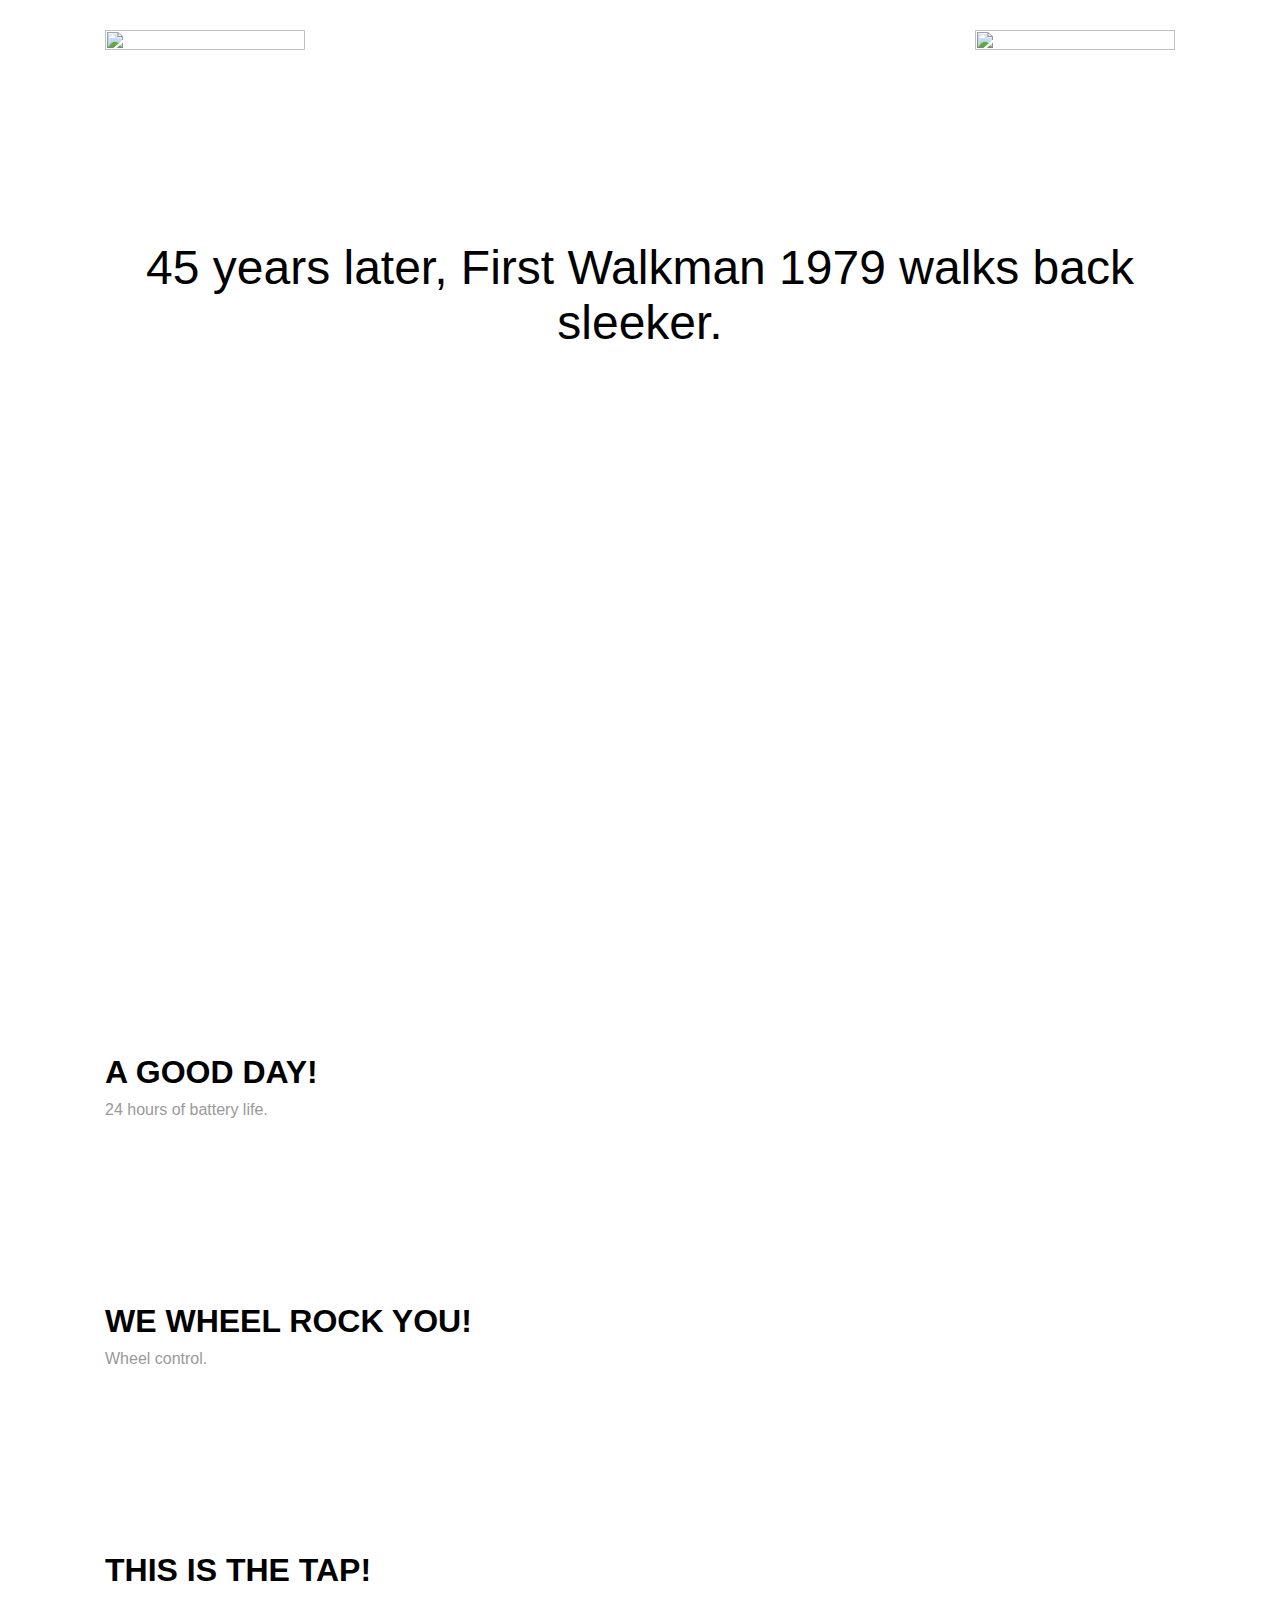
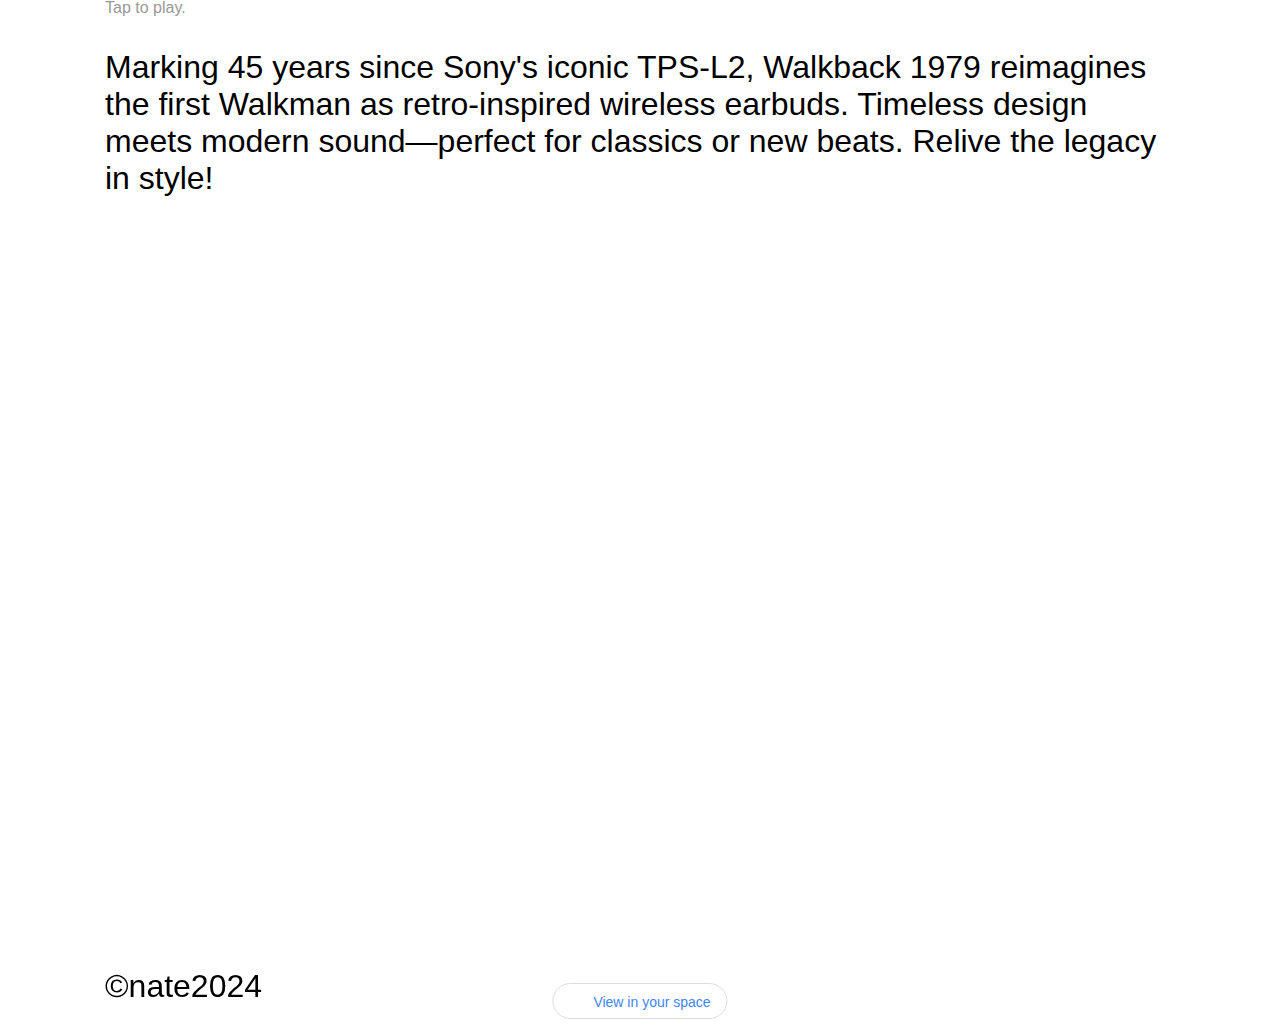
==== index.html @ dc0794bd "Merge pull request #4 from nnmhd/dev.nm.model" ====
<!DOCTYPE html>
<html lang="en">
  <head>
    <meta charset="UTF-8" />
    <meta name="viewport" content="width=device-width, initial-scale=1.0" />
    <link href="css/main.css" rel="stylesheet" />
    <script src="https://cdnjs.cloudflare.com/ajax/libs/gsap/3.6.1/gsap.min.js"></script>
    <title>SONY WalkBack 1979</title>
  </head>
  <body>
    <h1 class="hidden">SONY WalkBack 1979 Site is here</h1>
    <section id="site" class="grid-con">
      <div id="brandLogo" class="col-span-full">
        <img src="./images/sony-logo.png" alt="" />
        <img src="./images/walkman-1979-logo.png" alt="" />
      </div>
      <div id="copy" class="col-span-full">©nate2024</div>
      <article id="text" class="col-span-full">
        <h2>45 years later, First Walkman 1979 walks back sleeker.</h2>
      </article>
      <div id="model-box" class="col-span-full">
        <model-viewer
          id="model"
          src="model/earbud-web.gltf"
          ar
          ar-modes="webxr scene-viewer quick-look"
          camera-controls
          tone-mapping="neutral"
          poster=""
          shadow-intensity="0">
          <!-- H1 -->
          <button
            class="Hotspot"
            slot="hotspot-1"
            data-position="0.36111772536858755m 11.182242955788603m 2.052378836894199m"
            data-normal="-0.6928201536009984m -0.08902258668611979m 0.7155943081271687m"
            data-visibility-attribute="visible">
            <div id="hotspot-1" class="hotspot-detail"></div>
          </button>
          <!-- H2 -->
          <button
            class="Hotspot"
            slot="hotspot-2"
            data-position="1.9678896490933973m 5.531976255475318m -3.904167266164881m"
            data-normal="-0.8896307633621282m 0.02036428027503139m 0.4562262607178562m"
            data-visibility-attribute="visible">
            <div id="hotspot-2" class="hotspot-detail"></div>
          </button>
          <!-- H3 -->
          <button
            class="Hotspot"
            slot="hotspot-3"
            data-position="0.19194346901300863m 7.415176063878083m 1.083612814779451m"
            data-normal="-0.6928201536009984m -0.08902258668611979m 0.7155943081271687m"
            data-visibility-attribute="visible">
            <div id="hotspot-3" class="hotspot-detail"></div>
          </button>

          <div class="progress-bar hide" slot="progress-bar">
            <div class="update-bar"></div>
          </div>
          <button slot="ar-button" id="ar-button">View in your space</button>

          <div class="progress-bar hide" slot="progress-bar">
            <div class="update-bar"></div>
          </div>
          <div id="ar-prompt">
            <img src="model/ar_hand_prompt.png" />
          </div>
        </model-viewer>
      </div>
      <div id="features" class="col-span-full">
        <div id="feature-1" class="feature-box">
          <video src="./video/battery.mp4" autoplay loop></video>
          <h2>A good day!</h2>
          <p>24 hours of battery life.</p>
        </div>
        <div id="feature-2" class="feature-box">
          <video src="./video/wheeling.mp4" autoplay loop></video>
          <h2>We wheel rock you!</h2>
          <p>Wheel control.</p>
        </div>
        <div id="feature-3" class="feature-box">
          <video src="./video/tapping.mp4" autoplay loop></video>
          <h2>This is the tap!</h2>
          <p>Tap to play.</p>
        </div>

        <div id="story">
          <p>
            Marking 45 years since Sony's iconic TPS-L2, Walkback 1979
            reimagines the first Walkman as retro-inspired wireless earbuds.
            Timeless design meets modern sound—perfect for classics or new
            beats. Relive the legacy in style!
          </p>
        </div>
      </div>

      <div id="video" class="col-span-full">
        <canvas id="explode-view"></canvas>
      </div>

      <script src="https://cdnjs.cloudflare.com/ajax/libs/gsap/3.5.0/gsap.min.js"></script>
      <script src="https://cdnjs.cloudflare.com/ajax/libs/gsap/3.5.0/ScrollTrigger.js"></script>
      <script src="js/main.js"></script>
      <script
        type="module"
        src="https://ajax.googleapis.com/ajax/libs/model-viewer/4.0.0/model-viewer.min.js"></script>
    </section>
  </body>
</html>
---- css/main.css ----
body{font-family:sans-serif}h2{font-size:3rem;font-weight:400}.hidden{display:none}.show{display:block}.grid-con{display:grid;grid-template-columns:repeat(4, minmax(0, 1fr));grid-column-gap:16px;margin:0 16px}.full-width{display:grid;grid-template-columns:repeat(4, minmax(0, 1fr));grid-column-gap:16px}.grid-temp-2{display:grid;grid-template-columns:repeat(2, 1fr);grid-column-gap:16px}.grid-temp-4{display:grid;grid-template-columns:repeat(4, 1fr);grid-column-gap:16px}.col-span-full{grid-column:1/-1}.col-span-1{grid-column:span 1/span 1}.col-span-2{grid-column:span 2/span 2}.col-span-3{grid-column:span 3/span 3}@media screen and (min-width: 768px){.grid-con{display:grid;grid-template-columns:repeat(8, minmax(0, 1fr));grid-column-gap:16px;margin:0 24px}.full-width{display:grid;grid-template-columns:repeat(8, minmax(0, 1fr));grid-column-gap:16px}.col-span-full{grid-column:1/-1}.t-col-span-1{grid-column:span 1/span 1}.t-col-span-2{grid-column:span 2/span 2}.t-col-span-3{grid-column:span 3/span 3}.t-col-span-4{grid-column:span 4/span 4}.t-col-span-5{grid-column:span 5/span 5}.t-col-span-6{grid-column:span 6/span 6}.t-col-span-7{grid-column:span 7/span 7}}@media screen and (min-width: 1024px){.grid-con{display:grid;grid-template-columns:repeat(12, minmax(0, 1fr));grid-column-gap:16px;margin-inline:max(5%,105px)}.full-width{display:grid;grid-template-columns:repeat(12, minmax(0, 1fr));grid-column-gap:16px;padding:0 105px}.col-span-full{grid-column:1/-1}.l-col-span-1{grid-column:span 1/span 1}.l-col-span-2{grid-column:span 2/span 2}.l-col-span-3{grid-column:span 3/span 3}.l-col-span-4{grid-column:span 4/span 4}.l-col-span-5{grid-column:span 5/span 5}.l-col-span-6{grid-column:span 6/span 6}.l-col-span-7{grid-column:span 7/span 7}.l-col-span-8{grid-column:span 8/span 8}.l-col-span-9{grid-column:span 9/span 9}.l-col-span-10{grid-column:span 10/span 10}.l-col-span-11{grid-column:span 11/span 11}}@media screen and (min-width: 1440px){.grid-con{display:grid;grid-template-columns:repeat(12, minmax(0, 1fr));grid-column-gap:16px;max-width:1440px;margin:0 auto}.full-width{display:grid;grid-template-columns:repeat(12, minmax(0, 1fr));grid-column-gap:16px;padding-inline:calc((100% - 1440px)/2)}.col-span-full{grid-column:1/-1}.xl-col-span-1{grid-column:span 1/span 1}.xl-col-span-2{grid-column:span 2/span 2}.xl-col-span-3{grid-column:span 3/span 3}.xl-col-span-4{grid-column:span 4/span 4}.xl-col-span-5{grid-column:span 5/span 5}.xl-col-span-6{grid-column:span 6/span 6}.xl-col-span-7{grid-column:span 7/span 7}.xl-col-span-8{grid-column:span 8/span 8}.xl-col-span-9{grid-column:span 9/span 9}.xl-col-span-10{grid-column:span 10/span 10}.xl-col-span-11{grid-column:span 11/span 11}}model-viewer{width:100%;height:100vh;background-color:#fff}.Hotspot{background:#ffd000;border-radius:32px;border:0;box-shadow:0 2px 4px rgba(0,0,0,.25);box-sizing:border-box;cursor:pointer;height:24px;padding:8px;position:relative;transition:opacity .3s;width:24px;display:none}.Hotspot:hover{visibility:none}.Hotspot:not([data-visible]){background:#fff;opacity:.2;box-shadow:none;height:32px;pointer-events:none;width:32px}.Hotspot:focus{height:32px;outline:none;width:32px}.Hotspot>*{opacity:1;transform:translateY(-50%)}.Hotspot:not([data-visible])>*{opacity:0;pointer-events:none;transform:translateY(calc(-50% + 4px));transition:transform .3s,opacity .3s}.progress-bar{display:block;width:33%;height:10%;max-height:2%;position:absolute;left:50%;top:50%;transform:translate3d(-50%, -50%, 0);border-radius:25px;box-shadow:0px 3px 10px 3px rgba(0,0,0,.5),0px 0px 5px 1px rgba(0,0,0,.6);border:1px solid rgba(255,255,255,.9);background-color:rgba(0,0,0,.5)}.progress-bar.hide{visibility:hidden;transition:visibility .3s}.update-bar{background-color:rgba(255,255,255,.9);width:0%;height:100%;border-radius:25px;float:left;transition:width .3s}#ar-button{background-image:url(ar_icon.png);background-repeat:no-repeat;background-size:20px 20px;background-position:12px 50%;background-color:#fff;position:absolute;left:50%;transform:translateX(-50%);white-space:nowrap;bottom:16px;padding:0px 16px 0px 40px;font-family:Roboto Regular,Helvetica Neue,sans-serif;font-size:14px;color:#4285f4;height:36px;line-height:36px;border-radius:18px;border:1px solid #dadce0}#ar-button:active{background-color:#e8eaed}#ar-button:focus{outline:none}#ar-button:focus-visible{outline:1px solid #4285f4}@keyframes circle{from{transform:translateX(-50%) rotate(0deg) translateX(50px) rotate(0deg)}to{transform:translateX(-50%) rotate(360deg) translateX(50px) rotate(-360deg)}}@keyframes elongate{from{transform:translateX(100px)}to{transform:translateX(-100px)}}model-viewer>#ar-prompt{position:absolute;left:50%;bottom:60px;animation:elongate 2s infinite ease-in-out alternate;display:none}model-viewer[ar-status=session-started]>#ar-prompt{display:block}model-viewer>#ar-prompt>img{animation:circle 4s linear infinite}.hotspot-detail{position:absolute;top:0;left:0;background-color:#fff;border-radius:8px;border:2px solid #000 inset;width:300px;height:400px;padding:1rem;visibility:hidden;z-index:99999;box-shadow:0px 4px 8px rgba(0,0,0,.2)}.hotspot-detail h2{font-size:2rem}.hotspot-detail p{font-size:1.25rem}.hotspot-detail video{width:100%;border-top-right-radius:6px;border-top-left-radius:6px}@media screen and (max-width: 440px){.hotspot-detail{width:180px;height:auto;left:0}}#video{margin-top:200px}#explode-view{width:100%}body{margin:0 auto}#site{position:relative}.hidden{display:none}#brandLogo{position:absolute;top:0;z-index:99;width:100%;margin-top:30px;display:flex;align-items:center;justify-content:space-between}#brandLogo img{width:200px;height:100%}#copy{position:absolute;font-family:sans-serif;font-size:2rem;margin-bottom:30px;z-index:2;bottom:0}#model-box{width:100%;height:500px;overflow:hidden;margin:0 auto;margin-top:-200px;-o-object-position:center;object-position:center;-o-object-fit:cover;object-fit:cover}#model-box model-viewer{margin-top:-250px}.feature-box{height:auto;width:100%;margin:0 auto;margin-bottom:20px}.feature-box video{width:100%;height:150px;-o-object-fit:cover;object-fit:cover;-o-object-position:top;object-position:top;border-radius:30px}.feature-box h2{font-size:2rem;font-weight:600;text-transform:uppercase;margin:10px 0}.feature-box p{font-size:1rem;font-weight:100;color:#999;margin:0}#text{text-align:center;margin:200px 0}#story{font-size:2rem;font-weight:100}@media screen and (max-width: 570px){#brandLogo{flex-direction:column;gap:30px}}/*# sourceMappingURL=main.css.map */
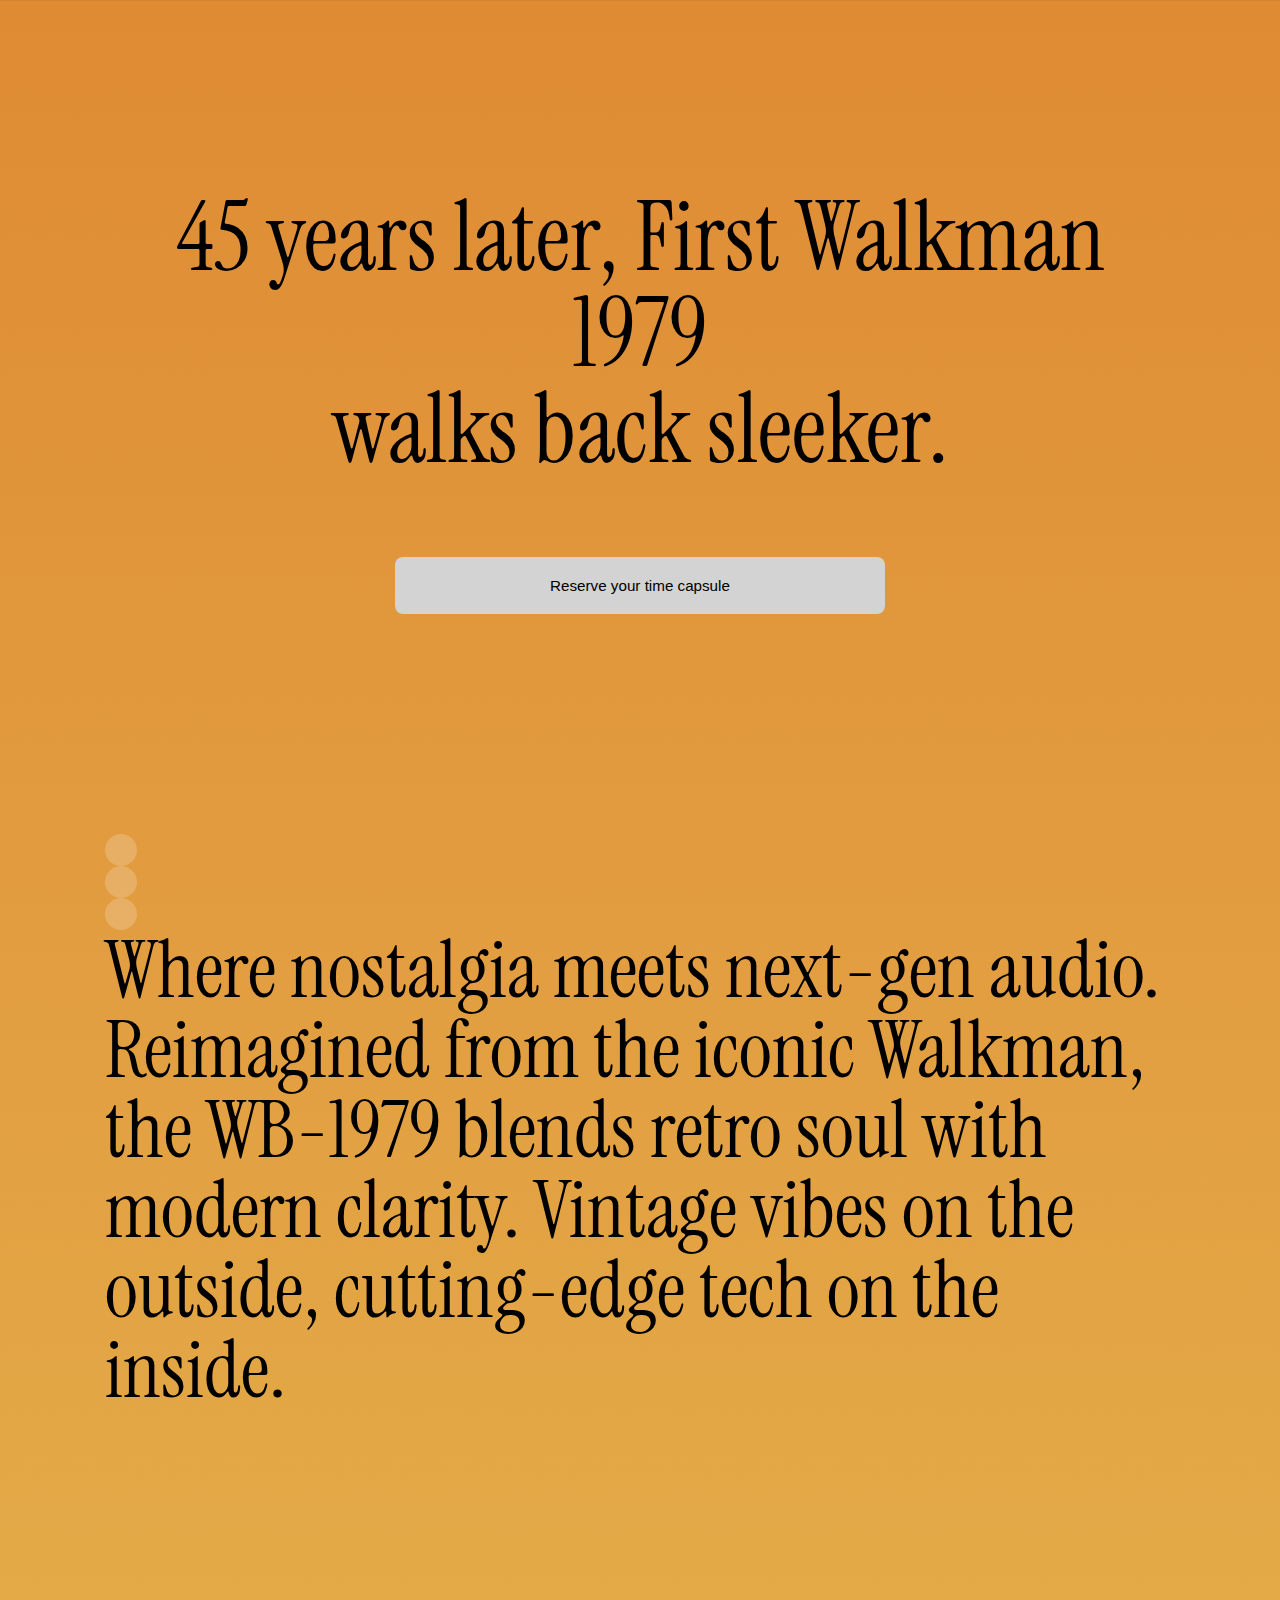
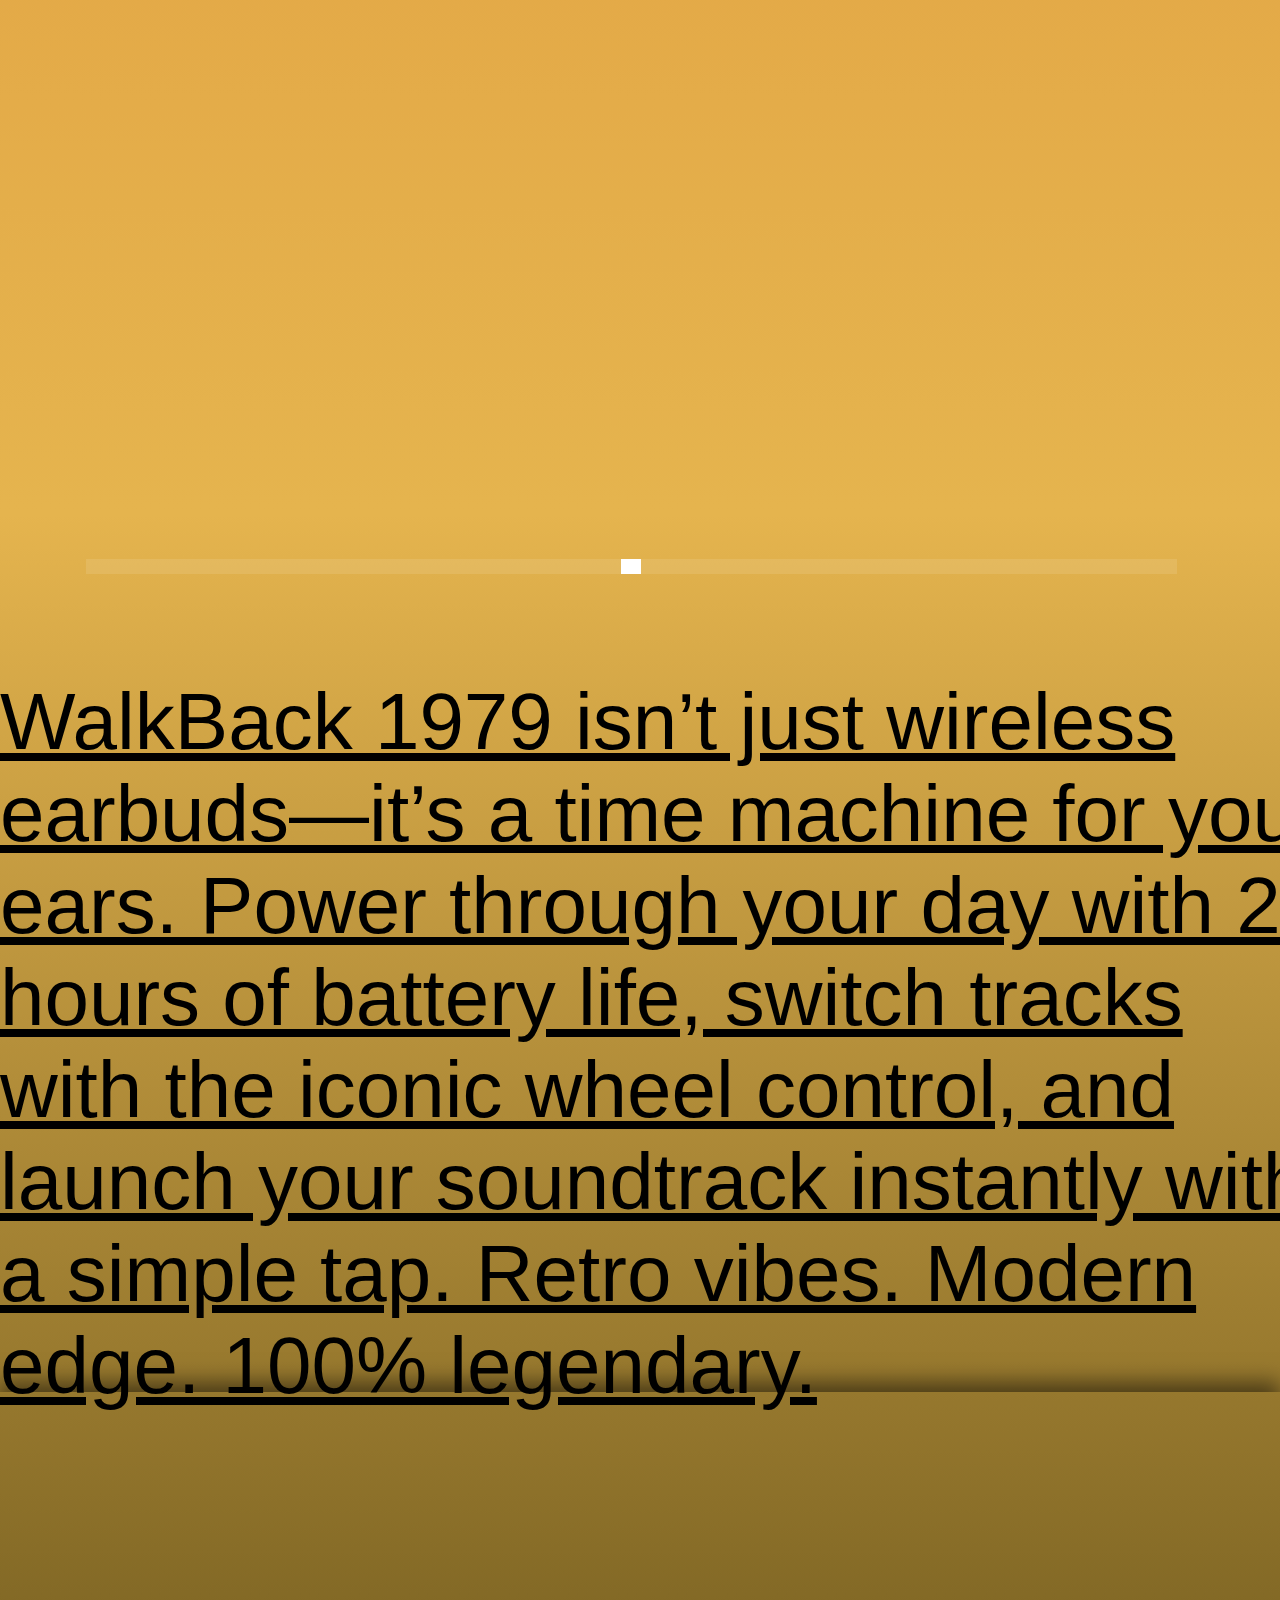
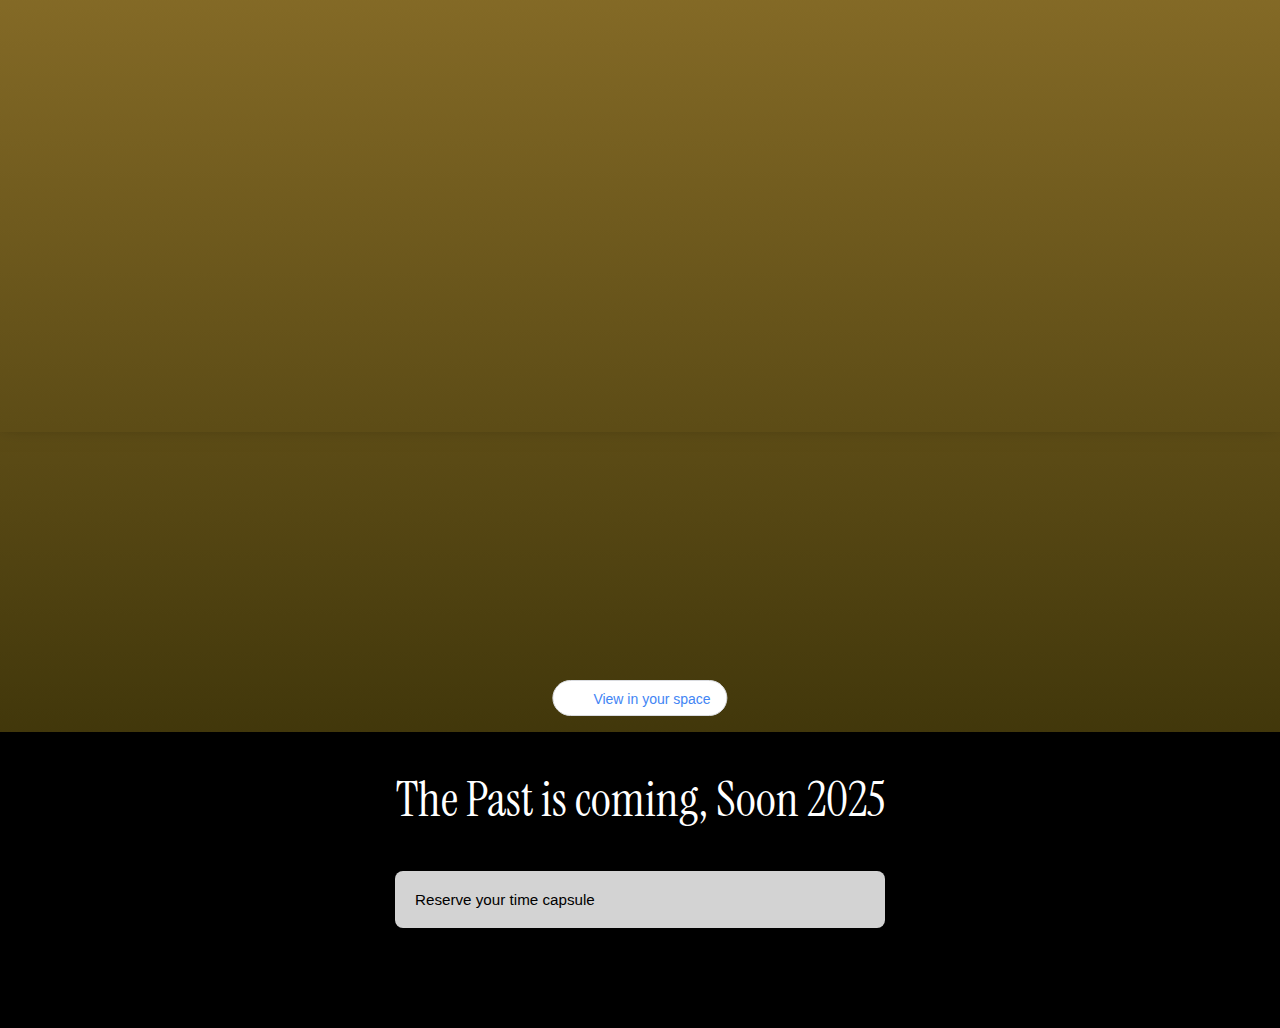
==== commit ffca55a4: "CSS updated" ====
--- a/index.html
+++ b/index.html
@@ -4,108 +4,158 @@
     <meta charset="UTF-8" />
     <meta name="viewport" content="width=device-width, initial-scale=1.0" />
     <link href="css/main.css" rel="stylesheet" />
+    <link rel="preconnect" href="https://fonts.googleapis.com" />
+    <link rel="preconnect" href="https://fonts.gstatic.com" crossorigin />
+    <link
+      href="https://fonts.googleapis.com/css2?family=Instrument+Serif:ital@0;1&display=swap"
+      rel="stylesheet"
+    />
     <script src="https://cdnjs.cloudflare.com/ajax/libs/gsap/3.6.1/gsap.min.js"></script>
     <title>SONY WalkBack 1979</title>
   </head>
   <body>
     <h1 class="hidden">SONY WalkBack 1979 Site is here</h1>
-    <section id="site" class="grid-con">
+    <header class="grid-con">
       <div id="brandLogo" class="col-span-full">
         <img src="./images/sony-logo.png" alt="" />
         <img src="./images/walkman-1979-logo.png" alt="" />
       </div>
-      <div id="copy" class="col-span-full">©nate2024</div>
-      <article id="text" class="col-span-full">
-        <h2>45 years later, First Walkman 1979 walks back sleeker.</h2>
-      </article>
-      <div id="model-box" class="col-span-full">
-        <model-viewer
-          id="model"
-          src="model/earbud-web.gltf"
-          ar
-          ar-modes="webxr scene-viewer quick-look"
-          camera-controls
-          tone-mapping="neutral"
-          poster=""
-          shadow-intensity="0">
-          <!-- H1 -->
-          <button
-            class="Hotspot"
-            slot="hotspot-1"
-            data-position="0.36111772536858755m 11.182242955788603m 2.052378836894199m"
-            data-normal="-0.6928201536009984m -0.08902258668611979m 0.7155943081271687m"
-            data-visibility-attribute="visible">
-            <div id="hotspot-1" class="hotspot-detail"></div>
-          </button>
-          <!-- H2 -->
-          <button
-            class="Hotspot"
-            slot="hotspot-2"
-            data-position="1.9678896490933973m 5.531976255475318m -3.904167266164881m"
-            data-normal="-0.8896307633621282m 0.02036428027503139m 0.4562262607178562m"
-            data-visibility-attribute="visible">
-            <div id="hotspot-2" class="hotspot-detail"></div>
-          </button>
-          <!-- H3 -->
-          <button
-            class="Hotspot"
-            slot="hotspot-3"
-            data-position="0.19194346901300863m 7.415176063878083m 1.083612814779451m"
-            data-normal="-0.6928201536009984m -0.08902258668611979m 0.7155943081271687m"
-            data-visibility-attribute="visible">
-            <div id="hotspot-3" class="hotspot-detail"></div>
-          </button>
+    </header>
 
-          <div class="progress-bar hide" slot="progress-bar">
-            <div class="update-bar"></div>
-          </div>
-          <button slot="ar-button" id="ar-button">View in your space</button>
+    <section id="site">
+      <h2 class="hidden">
+        The Content of the world first and latest Walkman in the world!
+      </h2>
+      <div id="container" class="grid-con">
+        <article id="text" class="col-span-full">
+          <h2 class="reveal-text">
+            45 years later, First Walkman 1979 <br />
+            walks back sleeker.
+          </h2>
+          <a id="preorder-btn" href="preorder.html"
+            >Reserve your time capsule
+          </a>
+        </article>
+        <div id="model-box" class="col-span-full">
+          <model-viewer
+            id="model"
+            src="model/earbud-web.gltf"
+            ar
+            ar-modes="webxr scene-viewer quick-look"
+            touch-action="pan-y"
+            disable-zoom
+            camera-controls
+            tone-mapping="neutral"
+            poster=""
+            shadow-intensity="0"
+          >
+            <!-- H1 -->
+            <button
+              class="Hotspot"
+              slot="hotspot-1"
+              data-position="0.36111772536858755m 11.182242955788603m 2.052378836894199m"
+              data-normal="-0.6928201536009984m -0.08902258668611979m 0.7155943081271687m"
+              data-visibility-attribute="visible"
+            >
+              <div id="hotspot-1" class="hotspot-detail"></div>
+            </button>
+            <!-- H2 -->
+            <button
+              class="Hotspot"
+              slot="hotspot-2"
+              data-position="1.9678896490933973m 5.531976255475318m -3.904167266164881m"
+              data-normal="-0.8896307633621282m 0.02036428027503139m 0.4562262607178562m"
+              data-visibility-attribute="visible"
+            >
+              <div id="hotspot-2" class="hotspot-detail"></div>
+            </button>
+            <!-- H3 -->
+            <button
+              class="Hotspot"
+              slot="hotspot-3"
+              data-position="0.19194346901300863m 7.415176063878083m 1.083612814779451m"
+              data-normal="-0.6928201536009984m -0.08902258668611979m 0.7155943081271687m"
+              data-visibility-attribute="visible"
+            >
+              <div id="hotspot-3" class="hotspot-detail"></div>
+            </button>
 
-          <div class="progress-bar hide" slot="progress-bar">
-            <div class="update-bar"></div>
-          </div>
-          <div id="ar-prompt">
-            <img src="model/ar_hand_prompt.png" />
-          </div>
-        </model-viewer>
-      </div>
-      <div id="features" class="col-span-full">
-        <div id="feature-1" class="feature-box">
-          <video src="./video/battery.mp4" autoplay loop></video>
-          <h2>A good day!</h2>
-          <p>24 hours of battery life.</p>
-        </div>
-        <div id="feature-2" class="feature-box">
-          <video src="./video/wheeling.mp4" autoplay loop></video>
-          <h2>We wheel rock you!</h2>
-          <p>Wheel control.</p>
-        </div>
-        <div id="feature-3" class="feature-box">
-          <video src="./video/tapping.mp4" autoplay loop></video>
-          <h2>This is the tap!</h2>
-          <p>Tap to play.</p>
+            <div class="progress-bar hide" slot="progress-bar">
+              <div class="update-bar"></div>
+            </div>
+            <button slot="ar-button" id="ar-button">View in your space</button>
+
+            <div class="progress-bar hide" slot="progress-bar">
+              <div class="update-bar"></div>
+            </div>
+            <div id="ar-prompt">
+              <img src="model/ar_hand_prompt.png" />
+            </div>
+          </model-viewer>
         </div>
 
-        <div id="story">
-          <p>
-            Marking 45 years since Sony's iconic TPS-L2, Walkback 1979
-            reimagines the first Walkman as retro-inspired wireless earbuds.
-            Timeless design meets modern sound—perfect for classics or new
-            beats. Relive the legacy in style!
-          </p>
+        <div id="features" class="col-span-full">
+          <div id="feature-1" class="feature-box">
+            <video src="./video/battery.mp4" autoplay loop></video>
+            <h2>A good day!</h2>
+            <p>24 hours of battery life.</p>
+          </div>
+          <div id="feature-2" class="feature-box">
+            <video src="./video/wheeling.mp4" autoplay loop></video>
+            <h2>We wheel rock you!</h2>
+            <p>Wheel control.</p>
+          </div>
+          <div id="feature-3" class="feature-box">
+            <video src="./video/tapping.mp4" autoplay loop></video>
+            <h2>This is the tap!</h2>
+            <p>Tap to play.</p>
+          </div>
+        </div>
+
+        <article id="product-text" class="col-span-full">
+          Where nostalgia meets next-gen audio. Reimagined from the iconic
+          Walkman, the WB-1979 blends retro soul with modern clarity. Vintage
+          vibes on the outside, cutting-edge tech on the inside.
+        </article>
+        <div id="xray-box" class="col-span-full">
+          <div id="comparison-con">
+            <div id="xray">
+              <div id="divisor"></div>
+            </div>
+            <input type="range" min="0" max="100" value="50" id="slider" />
+          </div>
+          <div id="xray-mobile">
+            <img src="../images/xray-0.png" alt="" />
+            <img src="../images/xray-1.png" alt="" />
+          </div>
         </div>
       </div>
-
+      <div id="story">
+        <p>
+          WalkBack 1979 isn’t just wireless earbuds—it’s a time machine for your
+          ears. Power through your day with 24 hours of battery life, switch
+          tracks with the iconic wheel control, and launch your soundtrack
+          instantly with a simple tap. Retro vibes. Modern edge. 100% legendary.
+        </p>
+      </div>
       <div id="video" class="col-span-full">
+        <video src="../video/video.mp4" controls autoplay></video>
         <canvas id="explode-view"></canvas>
       </div>
-
-      <script src="https://cdnjs.cloudflare.com/ajax/libs/gsap/3.5.0/gsap.min.js"></script>
-      <script src="https://cdnjs.cloudflare.com/ajax/libs/gsap/3.5.0/ScrollTrigger.js"></script>
-      <script src="js/main.js"></script>
-      <script
-        type="module"
-        src="https://ajax.googleapis.com/ajax/libs/model-viewer/4.0.0/model-viewer.min.js"></script>
     </section>
+    <footer>
+      <div id="copy"><h2>The Past is coming, Soon 2025</h2></div>
+      <a id="preorder-btn" href="preorder.html">Reserve your time capsule </a>
+    </footer>
+    <script src="https://cdnjs.cloudflare.com/ajax/libs/gsap/3.5.0/gsap.min.js"></script>
+    <script src="https://cdnjs.cloudflare.com/ajax/libs/gsap/3.5.0/ScrollTrigger.js"></script>
+    <script src="https://cdn.jsdelivr.net/npm/gsap@3.12.7/dist/ScrollToPlugin.min.js"></script>
+    <script src="https://unpkg.com/split-type@latest"></script>
+    <script src="https://cdn.jsdelivr.net/npm/@studio-freight/lenis@1.0.42/dist/lenis.min.js"></script>
+    <script type="module" src="js/main.js"></script>
+    <script
+      type="module"
+      src="https://ajax.googleapis.com/ajax/libs/model-viewer/4.0.0/model-viewer.min.js"
+    ></script>
   </body>
 </html>
--- a/css/main.css
+++ b/css/main.css
@@ -1 +1 @@
-body{font-family:sans-serif}h2{font-size:3rem;font-weight:400}.hidden{display:none}.show{display:block}.grid-con{display:grid;grid-template-columns:repeat(4, minmax(0, 1fr));grid-column-gap:16px;margin:0 16px}.full-width{display:grid;grid-template-columns:repeat(4, minmax(0, 1fr));grid-column-gap:16px}.grid-temp-2{display:grid;grid-template-columns:repeat(2, 1fr);grid-column-gap:16px}.grid-temp-4{display:grid;grid-template-columns:repeat(4, 1fr);grid-column-gap:16px}.col-span-full{grid-column:1/-1}.col-span-1{grid-column:span 1/span 1}.col-span-2{grid-column:span 2/span 2}.col-span-3{grid-column:span 3/span 3}@media screen and (min-width: 768px){.grid-con{display:grid;grid-template-columns:repeat(8, minmax(0, 1fr));grid-column-gap:16px;margin:0 24px}.full-width{display:grid;grid-template-columns:repeat(8, minmax(0, 1fr));grid-column-gap:16px}.col-span-full{grid-column:1/-1}.t-col-span-1{grid-column:span 1/span 1}.t-col-span-2{grid-column:span 2/span 2}.t-col-span-3{grid-column:span 3/span 3}.t-col-span-4{grid-column:span 4/span 4}.t-col-span-5{grid-column:span 5/span 5}.t-col-span-6{grid-column:span 6/span 6}.t-col-span-7{grid-column:span 7/span 7}}@media screen and (min-width: 1024px){.grid-con{display:grid;grid-template-columns:repeat(12, minmax(0, 1fr));grid-column-gap:16px;margin-inline:max(5%,105px)}.full-width{display:grid;grid-template-columns:repeat(12, minmax(0, 1fr));grid-column-gap:16px;padding:0 105px}.col-span-full{grid-column:1/-1}.l-col-span-1{grid-column:span 1/span 1}.l-col-span-2{grid-column:span 2/span 2}.l-col-span-3{grid-column:span 3/span 3}.l-col-span-4{grid-column:span 4/span 4}.l-col-span-5{grid-column:span 5/span 5}.l-col-span-6{grid-column:span 6/span 6}.l-col-span-7{grid-column:span 7/span 7}.l-col-span-8{grid-column:span 8/span 8}.l-col-span-9{grid-column:span 9/span 9}.l-col-span-10{grid-column:span 10/span 10}.l-col-span-11{grid-column:span 11/span 11}}@media screen and (min-width: 1440px){.grid-con{display:grid;grid-template-columns:repeat(12, minmax(0, 1fr));grid-column-gap:16px;max-width:1440px;margin:0 auto}.full-width{display:grid;grid-template-columns:repeat(12, minmax(0, 1fr));grid-column-gap:16px;padding-inline:calc((100% - 1440px)/2)}.col-span-full{grid-column:1/-1}.xl-col-span-1{grid-column:span 1/span 1}.xl-col-span-2{grid-column:span 2/span 2}.xl-col-span-3{grid-column:span 3/span 3}.xl-col-span-4{grid-column:span 4/span 4}.xl-col-span-5{grid-column:span 5/span 5}.xl-col-span-6{grid-column:span 6/span 6}.xl-col-span-7{grid-column:span 7/span 7}.xl-col-span-8{grid-column:span 8/span 8}.xl-col-span-9{grid-column:span 9/span 9}.xl-col-span-10{grid-column:span 10/span 10}.xl-col-span-11{grid-column:span 11/span 11}}model-viewer{width:100%;height:100vh;background-color:#fff}.Hotspot{background:#ffd000;border-radius:32px;border:0;box-shadow:0 2px 4px rgba(0,0,0,.25);box-sizing:border-box;cursor:pointer;height:24px;padding:8px;position:relative;transition:opacity .3s;width:24px;display:none}.Hotspot:hover{visibility:none}.Hotspot:not([data-visible]){background:#fff;opacity:.2;box-shadow:none;height:32px;pointer-events:none;width:32px}.Hotspot:focus{height:32px;outline:none;width:32px}.Hotspot>*{opacity:1;transform:translateY(-50%)}.Hotspot:not([data-visible])>*{opacity:0;pointer-events:none;transform:translateY(calc(-50% + 4px));transition:transform .3s,opacity .3s}.progress-bar{display:block;width:33%;height:10%;max-height:2%;position:absolute;left:50%;top:50%;transform:translate3d(-50%, -50%, 0);border-radius:25px;box-shadow:0px 3px 10px 3px rgba(0,0,0,.5),0px 0px 5px 1px rgba(0,0,0,.6);border:1px solid rgba(255,255,255,.9);background-color:rgba(0,0,0,.5)}.progress-bar.hide{visibility:hidden;transition:visibility .3s}.update-bar{background-color:rgba(255,255,255,.9);width:0%;height:100%;border-radius:25px;float:left;transition:width .3s}#ar-button{background-image:url(ar_icon.png);background-repeat:no-repeat;background-size:20px 20px;background-position:12px 50%;background-color:#fff;position:absolute;left:50%;transform:translateX(-50%);white-space:nowrap;bottom:16px;padding:0px 16px 0px 40px;font-family:Roboto Regular,Helvetica Neue,sans-serif;font-size:14px;color:#4285f4;height:36px;line-height:36px;border-radius:18px;border:1px solid #dadce0}#ar-button:active{background-color:#e8eaed}#ar-button:focus{outline:none}#ar-button:focus-visible{outline:1px solid #4285f4}@keyframes circle{from{transform:translateX(-50%) rotate(0deg) translateX(50px) rotate(0deg)}to{transform:translateX(-50%) rotate(360deg) translateX(50px) rotate(-360deg)}}@keyframes elongate{from{transform:translateX(100px)}to{transform:translateX(-100px)}}model-viewer>#ar-prompt{position:absolute;left:50%;bottom:60px;animation:elongate 2s infinite ease-in-out alternate;display:none}model-viewer[ar-status=session-started]>#ar-prompt{display:block}model-viewer>#ar-prompt>img{animation:circle 4s linear infinite}.hotspot-detail{position:absolute;top:0;left:0;background-color:#fff;border-radius:8px;border:2px solid #000 inset;width:300px;height:400px;padding:1rem;visibility:hidden;z-index:99999;box-shadow:0px 4px 8px rgba(0,0,0,.2)}.hotspot-detail h2{font-size:2rem}.hotspot-detail p{font-size:1.25rem}.hotspot-detail video{width:100%;border-top-right-radius:6px;border-top-left-radius:6px}@media screen and (max-width: 440px){.hotspot-detail{width:180px;height:auto;left:0}}#video{margin-top:200px}#explode-view{width:100%}body{margin:0 auto}#site{position:relative}.hidden{display:none}#brandLogo{position:absolute;top:0;z-index:99;width:100%;margin-top:30px;display:flex;align-items:center;justify-content:space-between}#brandLogo img{width:200px;height:100%}#copy{position:absolute;font-family:sans-serif;font-size:2rem;margin-bottom:30px;z-index:2;bottom:0}#model-box{width:100%;height:500px;overflow:hidden;margin:0 auto;margin-top:-200px;-o-object-position:center;object-position:center;-o-object-fit:cover;object-fit:cover}#model-box model-viewer{margin-top:-250px}.feature-box{height:auto;width:100%;margin:0 auto;margin-bottom:20px}.feature-box video{width:100%;height:150px;-o-object-fit:cover;object-fit:cover;-o-object-position:top;object-position:top;border-radius:30px}.feature-box h2{font-size:2rem;font-weight:600;text-transform:uppercase;margin:10px 0}.feature-box p{font-size:1rem;font-weight:100;color:#999;margin:0}#text{text-align:center;margin:200px 0}#story{font-size:2rem;font-weight:100}@media screen and (max-width: 570px){#brandLogo{flex-direction:column;gap:30px}}/*# sourceMappingURL=main.css.map */+body{font-family:sans-serif}h2{font-size:3rem;font-family:"Instrument Serif",serif;font-weight:400;font-style:normal;line-height:1}.hidden{display:none}.show{display:block}.grid-con{display:grid;grid-template-columns:repeat(4, minmax(0, 1fr));grid-column-gap:16px;margin:0 16px}.full-width{display:grid;grid-template-columns:repeat(4, minmax(0, 1fr));grid-column-gap:16px}.grid-temp-2{display:grid;grid-template-columns:repeat(2, 1fr);grid-column-gap:16px}.grid-temp-4{display:grid;grid-template-columns:repeat(4, 1fr);grid-column-gap:16px}.col-span-full{grid-column:1/-1}.col-span-1{grid-column:span 1/span 1}.col-span-2{grid-column:span 2/span 2}.col-span-3{grid-column:span 3/span 3}@media screen and (min-width: 768px){.grid-con{display:grid;grid-template-columns:repeat(8, minmax(0, 1fr));grid-column-gap:16px;margin:0 24px}.full-width{display:grid;grid-template-columns:repeat(8, minmax(0, 1fr));grid-column-gap:16px}.col-span-full{grid-column:1/-1}.t-col-span-1{grid-column:span 1/span 1}.t-col-span-2{grid-column:span 2/span 2}.t-col-span-3{grid-column:span 3/span 3}.t-col-span-4{grid-column:span 4/span 4}.t-col-span-5{grid-column:span 5/span 5}.t-col-span-6{grid-column:span 6/span 6}.t-col-span-7{grid-column:span 7/span 7}}@media screen and (min-width: 1024px){.grid-con{display:grid;grid-template-columns:repeat(12, minmax(0, 1fr));grid-column-gap:16px;margin-inline:max(5%,105px)}.full-width{display:grid;grid-template-columns:repeat(12, minmax(0, 1fr));grid-column-gap:16px;padding:0 105px}.col-span-full{grid-column:1/-1}.l-col-span-1{grid-column:span 1/span 1}.l-col-span-2{grid-column:span 2/span 2}.l-col-span-3{grid-column:span 3/span 3}.l-col-span-4{grid-column:span 4/span 4}.l-col-span-5{grid-column:span 5/span 5}.l-col-span-6{grid-column:span 6/span 6}.l-col-span-7{grid-column:span 7/span 7}.l-col-span-8{grid-column:span 8/span 8}.l-col-span-9{grid-column:span 9/span 9}.l-col-span-10{grid-column:span 10/span 10}.l-col-span-11{grid-column:span 11/span 11}}@media screen and (min-width: 1440px){.grid-con{display:grid;grid-template-columns:repeat(12, minmax(0, 1fr));grid-column-gap:16px;max-width:1440px;margin:0 auto}.full-width{display:grid;grid-template-columns:repeat(12, minmax(0, 1fr));grid-column-gap:16px;padding-inline:calc((100% - 1440px)/2)}.col-span-full{grid-column:1/-1}.xl-col-span-1{grid-column:span 1/span 1}.xl-col-span-2{grid-column:span 2/span 2}.xl-col-span-3{grid-column:span 3/span 3}.xl-col-span-4{grid-column:span 4/span 4}.xl-col-span-5{grid-column:span 5/span 5}.xl-col-span-6{grid-column:span 6/span 6}.xl-col-span-7{grid-column:span 7/span 7}.xl-col-span-8{grid-column:span 8/span 8}.xl-col-span-9{grid-column:span 9/span 9}.xl-col-span-10{grid-column:span 10/span 10}.xl-col-span-11{grid-column:span 11/span 11}}model-viewer{width:100%;height:100vh}.Hotspot{background:#ffd000;border-radius:32px;border:0;box-shadow:0 2px 4px rgba(0,0,0,.25);box-sizing:border-box;cursor:pointer;height:24px;padding:8px;position:relative;transition:opacity .3s;width:24px;display:none}.Hotspot:hover{visibility:none}.Hotspot:not([data-visible]){background:#fff;opacity:.2;box-shadow:none;height:32px;pointer-events:none;width:32px}.Hotspot:focus{height:32px;outline:none;width:32px}.Hotspot>*{opacity:1;transform:translateY(-50%)}.Hotspot:not([data-visible])>*{opacity:0;pointer-events:none;transform:translateY(calc(-50% + 4px));transition:transform .3s,opacity .3s}.progress-bar{display:block;width:33%;height:10%;max-height:2%;position:absolute;left:50%;top:50%;transform:translate3d(-50%, -50%, 0);border-radius:25px;box-shadow:0px 3px 10px 3px rgba(0,0,0,.5),0px 0px 5px 1px rgba(0,0,0,.6);border:1px solid rgba(255,255,255,.9);background-color:rgba(0,0,0,.5)}.progress-bar.hide{visibility:hidden;transition:visibility .3s}.update-bar{background-color:rgba(255,255,255,.9);width:0%;height:100%;border-radius:25px;float:left;transition:width .3s}#ar-button{background-image:url(ar_icon.png);background-repeat:no-repeat;background-size:20px 20px;background-position:12px 50%;background-color:#fff;position:absolute;left:50%;transform:translateX(-50%);white-space:nowrap;bottom:16px;padding:0px 16px 0px 40px;font-family:Roboto Regular,Helvetica Neue,sans-serif;font-size:14px;color:#4285f4;height:36px;line-height:36px;border-radius:18px;border:1px solid #dadce0}#ar-button:active{background-color:#e8eaed}#ar-button:focus{outline:none}#ar-button:focus-visible{outline:1px solid #4285f4}@keyframes circle{from{transform:translateX(-50%) rotate(0deg) translateX(50px) rotate(0deg)}to{transform:translateX(-50%) rotate(360deg) translateX(50px) rotate(-360deg)}}@keyframes elongate{from{transform:translateX(100px)}to{transform:translateX(-100px)}}model-viewer>#ar-prompt{position:absolute;left:50%;bottom:60px;animation:elongate 2s infinite ease-in-out alternate;display:none}model-viewer[ar-status=session-started]>#ar-prompt{display:block}model-viewer>#ar-prompt>img{animation:circle 4s linear infinite}.hotspot-detail{position:absolute;top:0;left:0;background-color:#fff;border-radius:8px;border:2px solid #000 inset;width:300px;height:400px;padding:1rem;visibility:hidden;z-index:99999;box-shadow:0px 4px 8px rgba(0,0,0,.2)}.hotspot-detail h2{font-size:2rem}.hotspot-detail p{font-size:1.25rem}.hotspot-detail video{width:100%;border-top-right-radius:6px;border-top-left-radius:6px}@media screen and (min-width: 560px){.Hotspot{display:block}}#video{margin-top:200px}#explode-view{width:100%}#xray{position:relative;aspect-ratio:16/10;background-image:url(../images/xray-0.png);background-size:cover}#divisor{position:absolute;top:0;left:0;background-image:url(../images/xray-1.png);background-size:cover;width:50%;height:100%}input[type=range]{-webkit-appearance:none;-moz-appearance:none;appearance:none;position:relative;top:-18px;left:-2%;background-color:rgba(255,255,255,.1);width:102%}input[type=range]:focus{outline:none}input[type=range]::-moz-range-track{height:15px;width:98%;background-color:rgba(255,255,255,.1);position:relative;outline:none}input[type=range]::active{border:none;outline:none}input[type=range]::-webkit-slider-thumb{-webkit-appearance:none;appearance:none;width:20px;height:15px;background:#fff;border-radius:0}input[type=range]::-moz-range-thumb{-moz-appearance:none;appearance:none;width:20px;height:15px;background:#fff;border-radius:0}input[type=range]:focus::-webkit-slider-thumb{background:rgba(255,255,255,.5)}input[type=range]:focus::-moz-range-thumb{background:rgba(255,255,255,.5)}#comparison-con{display:none}#xray-mobile img{width:100%;margin-bottom:20px}@media screen and (min-width: 570px){#comparison-con{display:block}}footer{height:100px;display:grid;place-items:center;background-color:#000}#copy{color:#fff;font-family:sans-serif;font-size:2rem;font-weight:100}#preorder-btn{display:block;margin:0 auto;padding:20px;border-radius:8px;font-size:1rem;font-weight:100;border:none;transition:background-color .3s ease-in-out;text-decoration:none;color:#000;background-color:#d3d3d3}#preorder-btn:hover{background-color:#ffaf00}@media screen and (min-width: 570px){#preorder-btn{width:450px;font-size:.95rem}}body{margin:0 auto;background:linear-gradient(180deg, #df8b34 0%, #e5b44e 50%, #272300 100%)}#site{position:relative}.hidden{display:none}header{padding:30px}#brandLogo{top:0;width:100%;display:flex;flex-direction:column;gap:30px;align-items:center;justify-content:space-between}#brandLogo img{width:200px}#brandLogo :nth-child(2){width:300px}#model-box{width:100%;height:500px;overflow:hidden;margin:0 auto;margin-top:-200px;-o-object-position:center;object-position:center;-o-object-fit:cover;object-fit:cover}#model-box model-viewer{margin-top:-200px}#features{margin-top:50px}.feature-box{height:auto;width:100%;margin:0 auto;margin-bottom:20px}.feature-box video{width:100%;height:150px;-o-object-fit:cover;object-fit:cover;-o-object-position:top;object-position:top;border-radius:30px}.feature-box h2{font-size:2rem;font-weight:600;text-transform:uppercase;margin:10px 0}.feature-box p{font-size:1rem;font-weight:100;color:#fff;margin:0}#text{text-align:center;margin:50px 0 220px 0}#product-text{font-family:"Instrument Serif",serif;font-size:5rem;font-weight:400;line-height:1;margin-bottom:96px}#story{width:105%;overflow:hidden;margin-bottom:0}#story p{font-size:5rem;font-weight:100;text-decoration:underline}#video video{width:100%}#video canvas{position:relative;display:none;transform:translateY(-300px);box-shadow:0 -10px 20px rgba(0,0,0,.5);overflow:hidden}.pin-spacer{overflow:hidden;background-color:#000}footer{width:100%;height:200px;padding-bottom:96px}@media screen and (min-width: 570px){#brandLogo{flex-direction:row}#brandLogo :nth-child(2){width:200px}#model-box{width:100%;height:100%;overflow:visible;margin:0 auto;margin-top:0}#model-box model-viewer{margin-top:-200px}#text h2{font-size:6rem;font-weight:100}#features{display:none}#video video{display:none}#video canvas{display:block}#xray-mobile{display:none}}#preorder{width:100%;height:100vh;display:grid;place-items:center}#preorder label{font-family:"Instrument Serif",serif;font-size:2rem;text-align:center}#preorder-con{height:300px;width:600px;display:flex;flex-direction:column;align-items:center}#preorder-form{width:100%;display:flex;flex-direction:column;row-gap:10px;position:relative}#preorder-form label{font-family:"Instrument Serif",serif;font-size:2rem;text-align:center}#preorder-form p{font-size:1rem;font-weight:100;color:#999;margin:0}#preorder-form input{padding:30px;font-size:1rem;border-radius:8px;border:1px #000 solid}#back{margin-top:24px}#back a{text-align:center;text-decoration:underline;color:#000}#email-submit{position:absolute;z-index:99;right:24px;top:50%;transform:translateY(-50%);width:50px;height:50px;border-radius:50px;background-color:#000;border:none;color:#fff;font-size:1rem;padding:10px;cursor:pointer;transition:background-color .3s ease-in-out}#email-submit:hover{background-color:#ffaf00}/*# sourceMappingURL=main.css.map */